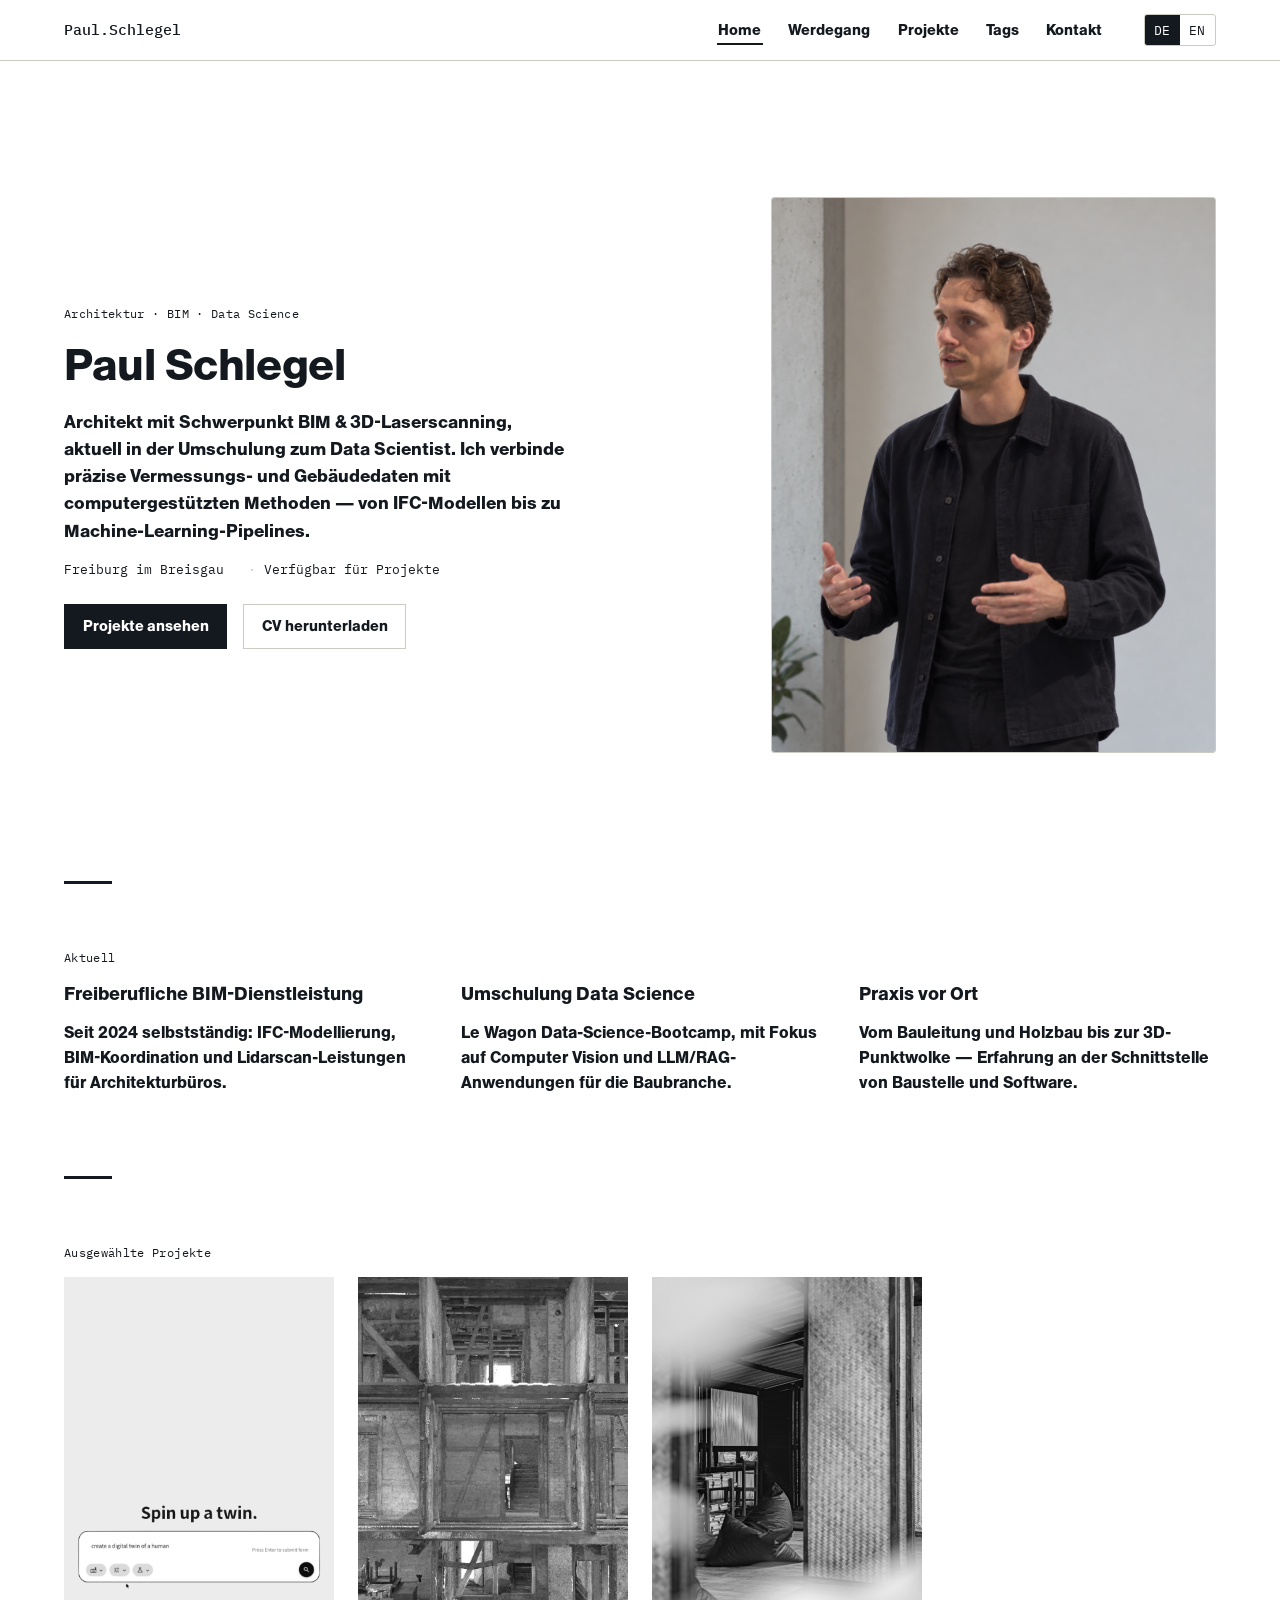
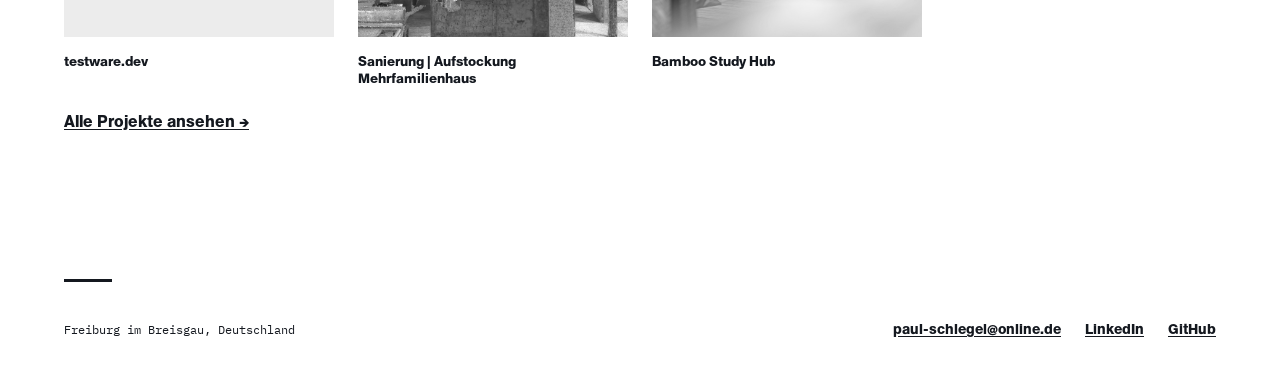
==== index.html @ 3959266d "Initial site" ====
<!DOCTYPE html>
<html lang="de">
<head>
<meta charset="UTF-8">
<meta name="viewport" content="width=device-width, initial-scale=1.0">
<title>Paul Schlegel — Architecture, BIM &amp; Data Science</title>
<meta name="description" content="Paul Schlegel — architect and BIM/laser-scanning specialist retraining into data science. Projects, career, and contact.">
<link rel="preconnect" href="https://fonts.googleapis.com">
<link rel="preconnect" href="https://fonts.gstatic.com" crossorigin>
<link href="https://fonts.googleapis.com/css2?family=IBM+Plex+Mono:wght@400;500&display=swap" rel="stylesheet">
<link rel="stylesheet" href="assets/css/style.css">
</head>
<body data-page="index">

<div data-include="header"></div>

<main>
  <section class="section" style="padding-top: var(--space-4);">
    <div class="container hero">
      <div>
        <span class="label" data-de="Architektur · BIM · Data Science" data-en="Architecture · BIM · Data Science">Architektur · BIM · Data Science</span>
        <h1 data-de="Paul Schlegel" data-en="Paul Schlegel">Paul Schlegel</h1>
        <p class="lede" data-de="Architekt mit Schwerpunkt BIM &amp; 3D-Laserscanning, aktuell in der Umschulung zum Data Scientist. Ich verbinde präzise Vermessungs- und Gebäudedaten mit computergestützten Methoden — von IFC-Modellen bis zu Machine-Learning-Pipelines." data-en="Architect specialising in BIM &amp; 3D laser scanning, currently retraining as a data scientist. I connect precise survey and building data with computational methods — from IFC models to machine learning pipelines.">
          Architekt mit Schwerpunkt BIM &amp; 3D-Laserscanning, aktuell in der Umschulung zum Data Scientist. Ich verbinde präzise Vermessungs- und Gebäudedaten mit computergestützten Methoden — von IFC-Modellen bis zu Machine-Learning-Pipelines.
        </p>
        <ul class="hero-meta">
          <li data-de="Freiburg im Breisgau" data-en="Freiburg im Breisgau">Freiburg im Breisgau</li>
          <li data-de="Verfügbar für Projekte" data-en="Available for projects">Verfügbar für Projekte</li>
        </ul>
        <div class="btn-row">
          <a class="btn btn-primary" href="projects.html" data-de="Projekte ansehen" data-en="View projects">Projekte ansehen</a>
          <a class="btn btn-ghost" href="assets/files/Paul_Schlegel_Lebenslauf.pdf" data-de="CV herunterladen" data-en="Download CV">CV herunterladen</a>
        </div>
      </div>
      <div class="hero-portrait">
        <img src="assets/img/portrait.png" alt="Portrait of Paul Schlegel" width="480" height="600">
      </div>
    </div>
  </section>

  <section class="section">
    <div class="container">
      <span class="label" data-de="Aktuell" data-en="Currently">Aktuell</span>
      <div class="info-grid">
        <div>
          <h3 data-de="Freiberufliche BIM-Dienstleistung" data-en="Freelance BIM services">Freiberufliche BIM-Dienstleistung</h3>
          <p data-de="Seit 2024 selbstständig: IFC-Modellierung, BIM-Koordination und Lidarscan-Leistungen für Architekturbüros." data-en="Self-employed since 2024: IFC modelling, BIM coordination and LiDAR scanning services for architecture firms.">Seit 2024 selbstständig: IFC-Modellierung, BIM-Koordination und Lidarscan-Leistungen für Architekturbüros.</p>
        </div>
        <div>
          <h3 data-de="Umschulung Data Science" data-en="Retraining in data science">Umschulung Data Science</h3>
          <p data-de="Le Wagon Data-Science-Bootcamp, mit Fokus auf Computer Vision und LLM/RAG-Anwendungen für die Baubranche." data-en="Le Wagon data science bootcamp, focused on computer vision and LLM/RAG applications for the construction industry.">Le Wagon Data-Science-Bootcamp, mit Fokus auf Computer Vision und LLM/RAG-Anwendungen für die Baubranche.</p>
        </div>
        <div>
          <h3 data-de="Praxis vor Ort" data-en="Hands-on practice">Praxis vor Ort</h3>
          <p data-de="Vom Bauleitung und Holzbau bis zur 3D-Punktwolke — Erfahrung an der Schnittstelle von Baustelle und Software." data-en="From site supervision and timber construction to 3D point clouds — experience at the intersection of construction site and software.">Vom Bauleitung und Holzbau bis zur 3D-Punktwolke — Erfahrung an der Schnittstelle von Baustelle und Software.</p>
        </div>
      </div>
    </div>
  </section>

  <section class="section">
    <div class="container">
      <span class="label" data-de="Ausgewählte Projekte" data-en="Featured work">Ausgewählte Projekte</span>
      <div class="card-grid">
        <a class="card featured" href="project-testware.html" data-tags="llm rag team">
          <div class="card-thumb">
            <img src="assets/img/gallery/testware/testware-thumb.png" alt="testware.dev — Screenshot der Weboberfläche" loading="lazy">
          </div>
          <h3 class="card-title">testware.dev</h3>
        </a>
        <a class="card featured" href="project-wilhelmstrasse-5.html" data-tags="laserscanning bim bauleitung">
          <div class="card-thumb">
            <img src="assets/img/gallery/wilhelmstrasse-5/00-wilhelmstrasse-punktwolke-innenansicht.jpg" alt="Wilhelmstraße 5 — Laserscan-Punktwolke, Innenansicht über mehrere Geschosse" loading="lazy">
          </div>
          <h3 class="card-title">Sanierung | Aufstockung Mehrfamilienhaus</h3>
        </a>
        <a class="card featured" href="project-bamboo-study-hub.html" data-tags="volunteering construction">
          <div class="card-thumb">
            <img src="assets/img/gallery/bamboo-study-hub/bamboo-hub-geflecht-sitzecke.jpg" alt="Bamboo Study Hub — Sitzecke mit Bücherregal" loading="lazy" style="object-position: center 55%;">
          </div>
          <h3 class="card-title">Bamboo Study Hub</h3>
        </a>
      </div>
      <p style="margin-top: var(--space-3);">
        <a href="projects.html" data-de="Alle Projekte ansehen →" data-en="View all projects →">Alle Projekte ansehen →</a>
      </p>
    </div>
  </section>
</main>

<div data-include="footer"></div>

<script src="assets/js/main.js"></script>
</body>
</html>
---- assets/css/style.css ----
/* ==========================================================================
   Paul Schlegel — personal site
   Design system: restrained technical (survey/point-cloud inspired), light only
   ========================================================================== */

/* Self-hosted — Antique Legacy only ships Semibold (600) and Bold (700),
   no regular weight. Text set at lighter weights (e.g. body copy at 400)
   will render at the nearest available weight (600) per the browser's
   own font-weight matching — there is no lighter face to fall back to. */
@font-face {
  font-family: "Antique Legacy";
  src: url("../fonts/AntiqueLegacy-Semibold.ttf") format("truetype");
  font-weight: 600;
  font-style: normal;
  font-display: swap;
}
@font-face {
  font-family: "Antique Legacy";
  src: url("../fonts/AntiqueLegacy-Bold.ttf") format("truetype");
  font-weight: 700;
  font-style: normal;
  font-display: swap;
}

:root {
  --paper: #FFFFFF;
  --ink: #14181F;
  --ink-soft: #14181F;
  --hairline: #C9CCC3;
  --mist: #EEF1EC;

  /* Tag categories — the only place color is used as an accent */
  --tag-ai: #F5DEE1;
  --tag-collab: #F5E4CE;
  --tag-bim: #F4EFC9;
  --tag-impact: #DCEAD3;
  --tag-software: #D3E9E1;
  --tag-design: #E9DCEA;

  --font-sans: "Antique Legacy", -apple-system, BlinkMacSystemFont, "Segoe UI", sans-serif;
  --font-mono: "IBM Plex Mono", "SFMono-Regular", Consolas, monospace;

  --radius: 3px;
  --gutter: clamp(1.25rem, 5vw, 5rem);
  --content-max: 1320px;

  --space-1: 0.5rem;
  --space-2: 1rem;
  --space-3: 1.5rem;
  --space-4: 2.5rem;
  --space-5: 4rem;
  --space-6: 6rem;
}

/* ---- Reset ------------------------------------------------------------- */

*, *::before, *::after { box-sizing: border-box; }

html { -webkit-text-size-adjust: 100%; scroll-behavior: smooth; }

@media (prefers-reduced-motion: reduce) {
  html { scroll-behavior: auto; }
  *, *::before, *::after {
    animation-duration: 0.01ms !important;
    animation-iteration-count: 1 !important;
    transition-duration: 0.01ms !important;
  }
}

body {
  margin: 0;
  min-height: 100vh;
  display: flex;
  flex-direction: column;
  background-color: var(--paper);
  color: var(--ink);
  font-family: var(--font-sans);
  font-size: 16px;
  line-height: 1.55;
  -webkit-font-smoothing: antialiased;
}

main {
  flex: 1;
}

img { max-width: 100%; display: block; }

a { color: var(--ink); text-decoration: underline; text-underline-offset: 2px; }
a:hover { text-decoration-thickness: 2px; }

h1, h2, h3, h4 { font-weight: 600; line-height: 1.2; margin: 0 0 var(--space-2); }
h1 { font-size: clamp(2rem, 4vw, 2.75rem); letter-spacing: -0.01em; }
h2 { font-size: clamp(1.4rem, 2.5vw, 1.75rem); }
h3 { font-size: 1.15rem; }
p { margin: 0 0 var(--space-2); color: var(--ink-soft); }

ul { margin: 0; padding: 0; list-style: none; }

button { font-family: inherit; }

/* Visible focus states everywhere */
a:focus-visible,
button:focus-visible,
input:focus-visible {
  outline: 2px solid var(--ink);
  outline-offset: 2px;
  border-radius: 1px;
}

/* ---- Layout helpers ----------------------------------------------------- */

.container {
  max-width: var(--content-max);
  margin: 0 auto;
  padding-inline: var(--gutter);
}

.section {
  padding-block: var(--space-5);
  position: relative;
}

.section + .section::before {
  content: "";
  position: absolute;
  top: 0;
  left: var(--gutter);
  width: 3rem;
  height: 3px;
  background: var(--ink);
}

.label {
  font-family: var(--font-mono);
  font-size: 0.72rem;
  letter-spacing: 0.03em;
  color: var(--ink);
  display: inline-block;
  margin-bottom: var(--space-2);
}

/* ---- Header / nav -------------------------------------------------------- */

.site-header {
  border-bottom: 1px solid var(--hairline);
  background-color: var(--paper);
  position: sticky;
  top: 0;
  z-index: 20;
}

.site-header .container {
  display: flex;
  align-items: center;
  justify-content: space-between;
  gap: var(--space-2);
  padding-block: 0.9rem;
}

.brand {
  font-family: var(--font-mono);
  font-weight: 500;
  font-size: 0.95rem;
  color: var(--ink);
  text-decoration: none;
}
.brand:hover { text-decoration: none; }
.brand span { color: var(--ink-soft); }

.nav {
  display: flex;
  align-items: center;
  gap: var(--space-4);
}

.nav-links {
  display: flex;
  gap: var(--space-3);
}

.nav-links a {
  color: var(--ink);
  font-size: 0.92rem;
  padding: 0.3rem 0.1rem;
  text-decoration: none;
  border-bottom: 2px solid transparent;
}

.nav-links a:hover { text-decoration: none; border-color: var(--hairline); }

.nav-links a[aria-current="page"] {
  color: var(--ink);
  font-weight: 600;
  border-color: var(--ink);
}

.lang-toggle {
  display: inline-flex;
  border: 1px solid var(--hairline);
  border-radius: var(--radius);
  overflow: hidden;
  font-family: var(--font-mono);
  font-size: 0.75rem;
}

.lang-toggle button {
  background: none;
  border: none;
  padding: 0.35rem 0.6rem;
  cursor: pointer;
  color: var(--ink-soft);
}

.lang-toggle button[aria-pressed="true"] {
  background: var(--ink);
  color: var(--paper);
}

.nav-toggle {
  display: none;
  background: none;
  border: 1px solid var(--hairline);
  border-radius: var(--radius);
  padding: 0.4rem 0.6rem;
  cursor: pointer;
  color: var(--ink);
}

.nav-toggle svg { display: block; }

@media (max-width: 760px) {
  .nav-toggle { display: inline-flex; align-items: center; }

  .nav {
    position: absolute;
    top: 100%;
    left: 0;
    right: 0;
    background: var(--paper);
    border-bottom: 1px solid var(--hairline);
    flex-direction: column;
    align-items: stretch;
    gap: 0;
    padding: var(--space-2) var(--gutter) var(--space-3);
    display: none;
  }

  .nav.is-open { display: flex; }

  .nav-links {
    flex-direction: column;
    gap: 0;
  }

  .nav-links a {
    padding: 0.7rem 0;
    border-bottom: 1px solid var(--hairline);
  }

  .lang-toggle { margin-top: var(--space-2); align-self: flex-start; }
}

/* ---- Buttons -------------------------------------------------------------- */

.btn {
  display: inline-flex;
  align-items: center;
  gap: 0.5rem;
  padding: 0.65rem 1.1rem;
  font-size: 0.92rem;
  font-weight: 600;
  border: 1px solid var(--ink);
  cursor: pointer;
  text-decoration: none;
}

.btn:hover { text-decoration: none; }

.btn-primary {
  background: var(--ink);
  color: var(--paper);
}

.btn-ghost {
  background: transparent;
  color: var(--ink);
  border-color: var(--hairline);
}
.btn-ghost:hover { border-color: var(--ink); }

.btn-row { display: flex; flex-wrap: wrap; gap: var(--space-2); }

/* ---- Hero ------------------------------------------------------------------ */

.hero {
  display: grid;
  grid-template-columns: 1.3fr 0.9fr;
  gap: var(--space-5);
  align-items: center;
  padding-block: var(--space-6) var(--space-5);
}

.hero-portrait {
  border-radius: var(--radius);
  overflow: hidden;
  border: 1px solid var(--hairline);
  aspect-ratio: 4 / 5;
  background: var(--mist);
}

.hero-portrait img {
  width: 100%;
  height: 100%;
  object-fit: cover;
  object-position: center 20%;
}

.hero h1 { margin-bottom: var(--space-2); }
.hero .lede { font-size: 1.1rem; max-width: 46ch; }

.hero-meta {
  display: flex;
  gap: var(--space-3);
  font-family: var(--font-mono);
  font-size: 0.8rem;
  color: var(--ink-soft);
  margin: var(--space-2) 0 var(--space-3);
  flex-wrap: wrap;
}

.hero-meta li::before { content: "· "; color: var(--hairline); }
.hero-meta li:first-child::before { content: ""; }

@media (max-width: 760px) {
  .hero { grid-template-columns: 1fr; padding-block: var(--space-4); }
  .hero-portrait { max-width: 220px; }
  .hero-meta li::before { content: none; }
}

/* Sparing entrance moment for the hero only */
.hero > * { animation: rise-in 0.5s ease-out both; }
.hero-portrait { animation-delay: 0.08s; }

@keyframes rise-in {
  from { opacity: 0; transform: translateY(8px); }
  to { opacity: 1; transform: translateY(0); }
}

@media (prefers-reduced-motion: reduce) {
  .hero > * { animation: none; }
}

/* ---- Cards / tags ------------------------------------------------------------ */

.card-grid {
  display: grid;
  grid-template-columns: repeat(auto-fill, minmax(220px, 1fr));
  gap: var(--space-4) var(--space-3);
}

.card {
  display: flex;
  flex-direction: column;
  gap: var(--space-2);
  color: inherit;
  text-decoration: none;
}

.card-thumb {
  position: relative;
  aspect-ratio: 3 / 4;
  border: none;
  border-radius: 0;
  background-color: #ECECEC;
  overflow: hidden;
  box-shadow: none;
  transition: transform 0.15s ease;
}

.card:hover .card-thumb,
.card:focus-visible .card-thumb {
  transform: translateY(-3px);
}

.card-title {
  margin: 0;
  padding: 0;
  text-align: left;
  font-size: 0.85rem;
  font-weight: 600;
  color: var(--ink);
}

.card-thumb img {
  position: absolute;
  inset: 0;
  width: 100%;
  height: 100%;
  object-fit: cover;
  object-position: center 65%;
  filter: grayscale(1);
  transition: filter 0.15s ease;
}

.card:hover .card-thumb img,
.card:focus-visible .card-thumb img {
  filter: grayscale(0);
}

.tags {
  display: flex;
  flex-wrap: wrap;
  gap: 0.4rem;
  margin-top: var(--space-1);
}

.tag {
  font-family: var(--font-mono);
  font-size: 0.7rem;
  letter-spacing: 0.02em;
  padding: 0.25rem 0.6rem;
  border-radius: 999px;
  color: var(--ink);
  background: var(--hairline);
}

a.tag {
  text-decoration: none;
  display: inline-block;
}

.tag-ai { background: var(--tag-ai); }
.tag-collab { background: var(--tag-collab); }
.tag-bim { background: var(--tag-bim); }
.tag-impact { background: var(--tag-impact); }
.tag-software { background: var(--tag-software); }
.tag-design { background: var(--tag-design); }

/* ---- Tags overview page ------------------------------------------------------ */

.tag-groups {
  display: grid;
  grid-template-columns: repeat(auto-fit, minmax(280px, 1fr));
  gap: var(--space-3);
}

.tag-group {
  background: var(--mist);
  border-radius: var(--radius);
  padding: var(--space-3);
}

.tag-group h3 { margin-bottom: var(--space-2); }

.tag-count {
  opacity: 0.65;
  font-size: 0.65rem;
}

.category-heading {
  display: flex;
  align-items: baseline;
  gap: var(--space-2);
  margin-bottom: var(--space-3);
}

/* ---- Project detail pages --------------------------------------------------- */

.breadcrumb {
  font-family: var(--font-mono);
  font-size: 0.8rem;
  display: block;
  margin-bottom: var(--space-3);
}

.detail-layout > div {
  max-width: 62ch;
}

.detail-layout.has-image {
  display: grid;
  grid-template-columns: 1.1fr 0.9fr;
  gap: var(--space-5);
  align-items: start;
}

.detail-layout.has-image > .detail-text {
  max-width: 62ch;
}

.detail-image {
  border-radius: var(--radius);
  overflow: hidden;
  border: 1px solid var(--hairline);
  background: var(--mist);
}

.detail-image img {
  display: block;
  width: 100%;
  height: auto;
}

@media (max-width: 760px) {
  .detail-layout.has-image { grid-template-columns: 1fr; }
}

.video-block {
  width: 100%;
}

.video-frame {
  position: relative;
  aspect-ratio: 16 / 9;
  width: 100%;
  border: 1px solid var(--hairline);
  border-radius: var(--radius);
  background-color: var(--mist);
  background-image:
    repeating-linear-gradient(0deg, var(--hairline) 0 1px, transparent 1px 22px),
    repeating-linear-gradient(90deg, var(--hairline) 0 1px, transparent 1px 22px);
  background-position: -1px -1px;
  color: var(--ink);
  overflow: hidden;
}

.video-frame video {
  position: absolute;
  inset: 0;
  width: 100%;
  height: 100%;
  object-fit: cover;
}

/* Placeholder state (no video yet): add .is-placeholder for centered icon/label */
.video-frame.is-placeholder {
  display: flex;
  flex-direction: column;
  align-items: center;
  justify-content: center;
  gap: var(--space-2);
}

.video-frame > svg { width: 56px; height: 56px; }

.video-frame > span {
  font-family: var(--font-mono);
  font-size: 0.75rem;
  color: var(--ink-soft);
}

.video-bar {
  display: flex;
  align-items: center;
  gap: var(--space-2);
  margin-top: var(--space-2);
}

.video-btn {
  flex-shrink: 0;
  width: 36px;
  height: 36px;
  background: var(--paper);
  border: 1px solid var(--hairline);
  border-radius: var(--radius);
  display: flex;
  align-items: center;
  justify-content: center;
  color: var(--ink);
  cursor: pointer;
}

.video-btn:hover { background: var(--mist); }

.video-btn svg { width: 18px; height: 18px; }

.video-btn .icon-pause { display: none; }
.video-btn.is-playing .icon-play { display: none; }
.video-btn.is-playing .icon-pause { display: block; }

.video-seek {
  --progress: 0%;
  flex: 1;
  appearance: none;
  -webkit-appearance: none;
  height: 4px;
  border-radius: 2px;
  background: linear-gradient(to right, var(--ink) 0%, var(--ink) var(--progress), var(--hairline) var(--progress), var(--hairline) 100%);
  cursor: pointer;
}

.video-seek::-webkit-slider-thumb {
  -webkit-appearance: none;
  width: 12px;
  height: 12px;
  border-radius: 50%;
  background: var(--ink);
  cursor: pointer;
  border: 2px solid var(--paper);
}

.video-seek::-moz-range-thumb {
  width: 12px;
  height: 12px;
  border-radius: 50%;
  background: var(--ink);
  border: 2px solid var(--paper);
  cursor: pointer;
}

.video-seek::-moz-range-track {
  height: 4px;
  border-radius: 2px;
  background: var(--hairline);
}

.video-seek::-moz-range-progress {
  height: 4px;
  border-radius: 2px;
  background: var(--ink);
}

.video-time {
  flex-shrink: 0;
  font-family: var(--font-mono);
  font-size: 0.75rem;
  color: var(--ink-soft);
  white-space: nowrap;
}

/* ---- Image gallery (project detail pages) ---------------------------------- */

.gallery {
  position: relative;
  /* Full-bleed: escape .container regardless of its own padding/max-width */
  width: 100vw;
  margin-left: calc(50% - 50vw);
  margin-right: calc(50% - 50vw);
  padding-inline: 11%;
}

.gallery-stage {
  position: relative;
  height: clamp(360px, 54vw, 720px);
  overflow: hidden;
}

.gallery-slide {
  position: absolute;
  inset: 0;
  margin: 0;
  display: flex;
  align-items: center;
  justify-content: center;
  transition: transform 0.6s cubic-bezier(0.65, 0, 0.35, 1);
  will-change: transform;
}

.slide-media {
  display: flex;
  flex-direction: column;
  gap: var(--space-1);
}

.slide-image {
  height: clamp(280px, 48vw, 640px);
  aspect-ratio: 3 / 2;
  border-radius: var(--radius);
  overflow: hidden;
  background-color: var(--mist);
}

.slide-image--portrait {
  aspect-ratio: 3 / 4;
}

.gallery-slide.is-placeholder .slide-image {
  background-color: #FFFFFF;
  background-image:
    repeating-linear-gradient(0deg, var(--hairline) 0 1px, transparent 1px 22px),
    repeating-linear-gradient(90deg, var(--hairline) 0 1px, transparent 1px 22px);
}

.slide-image img {
  width: 100%;
  height: 100%;
  display: block;
  object-fit: cover;
}

.slide-caption {
  margin: 0;
  text-align: left;
  font-family: var(--font-mono);
  font-size: 0.78rem;
  color: var(--ink-soft);
}

.gallery-nav {
  position: absolute;
  top: 50%;
  transform: translateY(-50%);
  width: 40px;
  height: 40px;
  border-radius: 50%;
  background: var(--paper);
  border: 1px solid var(--hairline);
  display: flex;
  align-items: center;
  justify-content: center;
  color: var(--ink);
  cursor: pointer;
  z-index: 2;
  box-shadow: 0 4px 12px rgba(20, 24, 31, 0.16);
}

.gallery-nav:hover { box-shadow: 0 6px 18px rgba(20, 24, 31, 0.22); }

.gallery-prev { left: 16px; }
.gallery-next { right: 16px; }

.gallery-nav svg { width: 18px; height: 18px; }

@media (max-width: 600px) {
  .gallery { padding-inline: 5%; }
  .slide-caption { font-size: 0.7rem; }
}

/* ---- Timeline (career) ---------------------------------------------------- */

.timeline {
  border-left: 1px solid var(--hairline);
  padding-left: var(--space-4);
  display: flex;
  flex-direction: column;
  gap: var(--space-4);
}

.timeline-item { position: relative; }

.timeline-item::before {
  content: "";
  position: absolute;
  left: calc(-1 * var(--space-4) - 4px);
  top: 0.35rem;
  width: 8px;
  height: 8px;
  background: var(--ink);
  border-radius: 50%;
}

.timeline-item .period {
  font-family: var(--font-mono);
  font-size: 0.78rem;
  color: var(--ink);
  display: block;
  margin-bottom: 0.15rem;
}

.timeline-item h3 { margin-bottom: 0.1rem; }
.timeline-item .org { color: var(--ink-soft); font-size: 0.92rem; margin-bottom: 0.4rem; }

.timeline-item ul { margin-top: 0.4rem; }
.timeline-item li {
  position: relative;
  padding-left: 1rem;
  color: var(--ink-soft);
  margin-bottom: 0.25rem;
}
.timeline-item li::before { content: "–"; position: absolute; left: 0; color: var(--hairline); }

/* ---- Info grid (skills / expertise / languages) ---------------------------- */

.info-grid {
  display: grid;
  grid-template-columns: repeat(auto-fit, minmax(220px, 1fr));
  gap: var(--space-4);
}

.info-grid dt {
  font-family: var(--font-mono);
  font-size: 0.72rem;
  color: var(--ink);
  letter-spacing: 0.02em;
  margin-bottom: 0.5rem;
}

.info-grid dd { margin: 0; color: var(--ink-soft); }

/* ---- Contact ---------------------------------------------------------------- */

.contact-list {
  display: flex;
  flex-direction: column;
  gap: var(--space-2);
  max-width: 460px;
}

.contact-list li {
  display: flex;
  justify-content: space-between;
  align-items: baseline;
  border-bottom: 1px solid var(--hairline);
  padding-bottom: var(--space-2);
  gap: var(--space-2);
}

.contact-list .k {
  font-family: var(--font-mono);
  font-size: 0.78rem;
  color: var(--ink-soft);
}

.contact-list .v { text-align: right; }

/* ---- Footer ------------------------------------------------------------------ */

.site-footer {
  position: relative;
  padding-block: var(--space-4);
  margin-top: var(--space-5);
}

.site-footer::before {
  content: "";
  position: absolute;
  top: 0;
  left: var(--gutter);
  width: 3rem;
  height: 3px;
  background: var(--ink);
}

.site-footer .container {
  display: flex;
  flex-wrap: wrap;
  justify-content: space-between;
  gap: var(--space-3);
  align-items: center;
}

.footer-links {
  display: flex;
  gap: var(--space-3);
  flex-wrap: wrap;
  font-size: 0.88rem;
}

.footer-note {
  font-family: var(--font-mono);
  font-size: 0.75rem;
  color: var(--ink-soft);
}

/* ---- Utility ------------------------------------------------------------------ */

.mt-0 { margin-top: 0; }
.max-w-prose { max-width: 62ch; }

/* Guarantee el.hidden works even on elements with an explicit display
   value elsewhere (e.g. .card { display: flex }) */
[hidden] { display: none !important; }
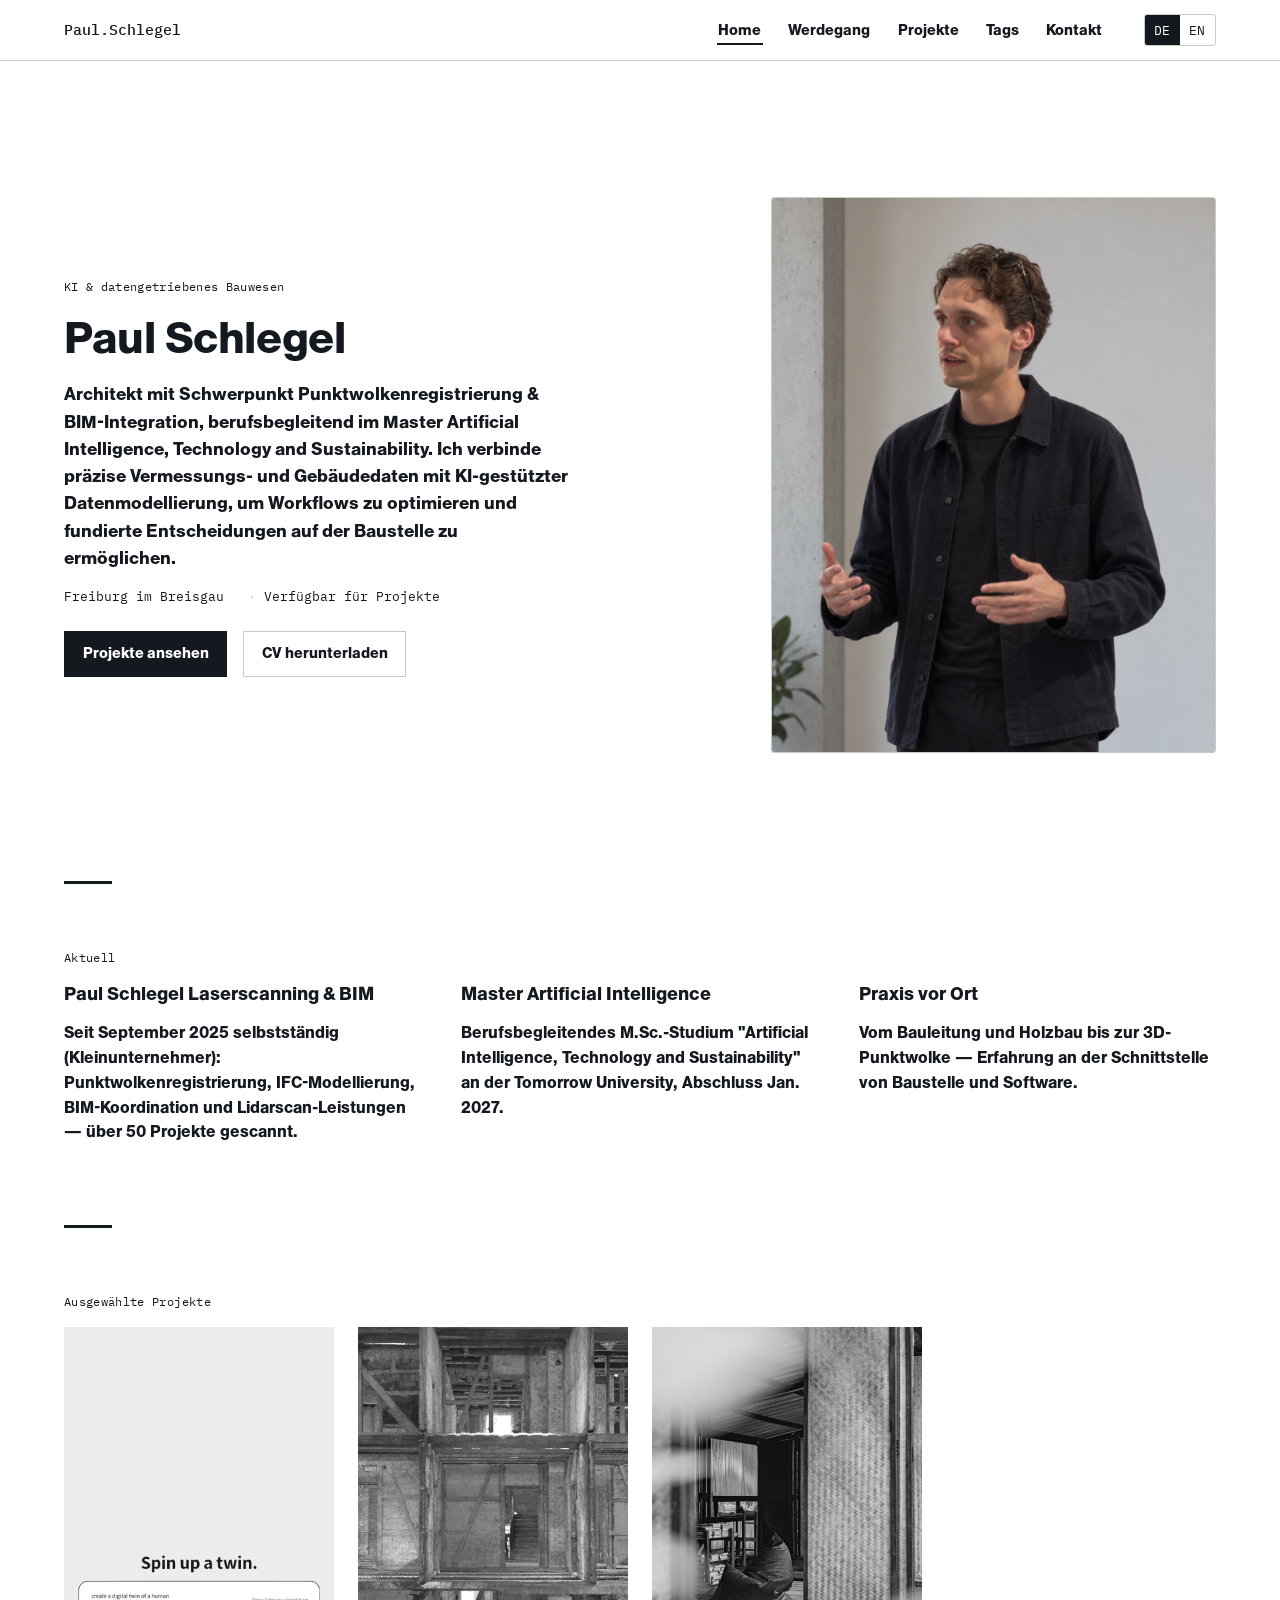
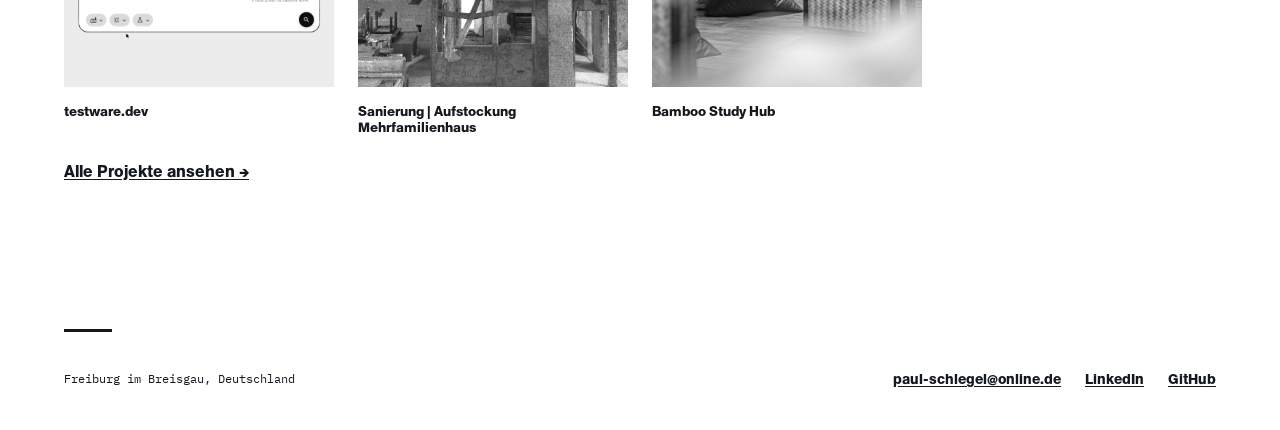
==== commit 47af28b3: "Update resume and career site; update bamboo study hub gallery" ====
--- a/index.html
+++ b/index.html
@@ -3,8 +3,8 @@
 <head>
 <meta charset="UTF-8">
 <meta name="viewport" content="width=device-width, initial-scale=1.0">
-<title>Paul Schlegel — Architecture, BIM &amp; Data Science</title>
-<meta name="description" content="Paul Schlegel — architect and BIM/laser-scanning specialist retraining into data science. Projects, career, and contact.">
+<title>Paul Schlegel — AI &amp; Data-Driven Construction Specialist</title>
+<meta name="description" content="Paul Schlegel — AI &amp; data-driven construction specialist: point cloud registration, BIM integration, and AI-driven data modelling. Projects, career, and contact.">
 <link rel="preconnect" href="https://fonts.googleapis.com">
 <link rel="preconnect" href="https://fonts.gstatic.com" crossorigin>
 <link href="https://fonts.googleapis.com/css2?family=IBM+Plex+Mono:wght@400;500&display=swap" rel="stylesheet">
@@ -18,10 +18,10 @@
   <section class="section" style="padding-top: var(--space-4);">
     <div class="container hero">
       <div>
-        <span class="label" data-de="Architektur · BIM · Data Science" data-en="Architecture · BIM · Data Science">Architektur · BIM · Data Science</span>
+        <span class="label" data-de="KI &amp; datengetriebenes Bauwesen" data-en="AI &amp; data-driven construction">KI &amp; datengetriebenes Bauwesen</span>
         <h1 data-de="Paul Schlegel" data-en="Paul Schlegel">Paul Schlegel</h1>
-        <p class="lede" data-de="Architekt mit Schwerpunkt BIM &amp; 3D-Laserscanning, aktuell in der Umschulung zum Data Scientist. Ich verbinde präzise Vermessungs- und Gebäudedaten mit computergestützten Methoden — von IFC-Modellen bis zu Machine-Learning-Pipelines." data-en="Architect specialising in BIM &amp; 3D laser scanning, currently retraining as a data scientist. I connect precise survey and building data with computational methods — from IFC models to machine learning pipelines.">
-          Architekt mit Schwerpunkt BIM &amp; 3D-Laserscanning, aktuell in der Umschulung zum Data Scientist. Ich verbinde präzise Vermessungs- und Gebäudedaten mit computergestützten Methoden — von IFC-Modellen bis zu Machine-Learning-Pipelines.
+        <p class="lede" data-de="Architekt mit Schwerpunkt Punktwolkenregistrierung &amp; BIM-Integration, berufsbegleitend im Master Artificial Intelligence, Technology and Sustainability. Ich verbinde präzise Vermessungs- und Gebäudedaten mit KI-gestützter Datenmodellierung, um Workflows zu optimieren und fundierte Entscheidungen auf der Baustelle zu ermöglichen." data-en="Architect specialising in point cloud registration &amp; BIM integration, currently pursuing a part-time M.Sc. in Artificial Intelligence, Technology and Sustainability. I combine precise survey and building data with AI-driven data modelling to streamline workflows and support data-informed decisions on the job site.">
+          Architekt mit Schwerpunkt Punktwolkenregistrierung &amp; BIM-Integration, berufsbegleitend im Master Artificial Intelligence, Technology and Sustainability. Ich verbinde präzise Vermessungs- und Gebäudedaten mit KI-gestützter Datenmodellierung, um Workflows zu optimieren und fundierte Entscheidungen auf der Baustelle zu ermöglichen.
         </p>
         <ul class="hero-meta">
           <li data-de="Freiburg im Breisgau" data-en="Freiburg im Breisgau">Freiburg im Breisgau</li>
@@ -43,12 +43,12 @@
       <span class="label" data-de="Aktuell" data-en="Currently">Aktuell</span>
       <div class="info-grid">
         <div>
-          <h3 data-de="Freiberufliche BIM-Dienstleistung" data-en="Freelance BIM services">Freiberufliche BIM-Dienstleistung</h3>
-          <p data-de="Seit 2024 selbstständig: IFC-Modellierung, BIM-Koordination und Lidarscan-Leistungen für Architekturbüros." data-en="Self-employed since 2024: IFC modelling, BIM coordination and LiDAR scanning services for architecture firms.">Seit 2024 selbstständig: IFC-Modellierung, BIM-Koordination und Lidarscan-Leistungen für Architekturbüros.</p>
+          <h3 data-de="Paul Schlegel Laserscanning &amp; BIM" data-en="Paul Schlegel Laserscanning &amp; BIM">Paul Schlegel Laserscanning &amp; BIM</h3>
+          <p data-de="Seit September 2025 selbstständig (Kleinunternehmer): Punktwolkenregistrierung, IFC-Modellierung, BIM-Koordination und Lidarscan-Leistungen — über 50 Projekte gescannt." data-en="Self-employed since September 2025 (sole proprietor): point cloud registration, IFC modelling, BIM coordination and LiDAR scanning services — over 50 projects scanned.">Seit September 2025 selbstständig (Kleinunternehmer): Punktwolkenregistrierung, IFC-Modellierung, BIM-Koordination und Lidarscan-Leistungen — über 50 Projekte gescannt.</p>
         </div>
         <div>
-          <h3 data-de="Umschulung Data Science" data-en="Retraining in data science">Umschulung Data Science</h3>
-          <p data-de="Le Wagon Data-Science-Bootcamp, mit Fokus auf Computer Vision und LLM/RAG-Anwendungen für die Baubranche." data-en="Le Wagon data science bootcamp, focused on computer vision and LLM/RAG applications for the construction industry.">Le Wagon Data-Science-Bootcamp, mit Fokus auf Computer Vision und LLM/RAG-Anwendungen für die Baubranche.</p>
+          <h3 data-de="Master Artificial Intelligence" data-en="M.Sc. Artificial Intelligence">Master Artificial Intelligence</h3>
+          <p data-de="Berufsbegleitendes M.Sc.-Studium &quot;Artificial Intelligence, Technology and Sustainability&quot; an der Tomorrow University, Abschluss Jan. 2027." data-en="Part-time M.Sc. in &quot;Artificial Intelligence, Technology and Sustainability&quot; at Tomorrow University, graduating Jan. 2027.">Berufsbegleitendes M.Sc.-Studium "Artificial Intelligence, Technology and Sustainability" an der Tomorrow University, Abschluss Jan. 2027.</p>
         </div>
         <div>
           <h3 data-de="Praxis vor Ort" data-en="Hands-on practice">Praxis vor Ort</h3>
